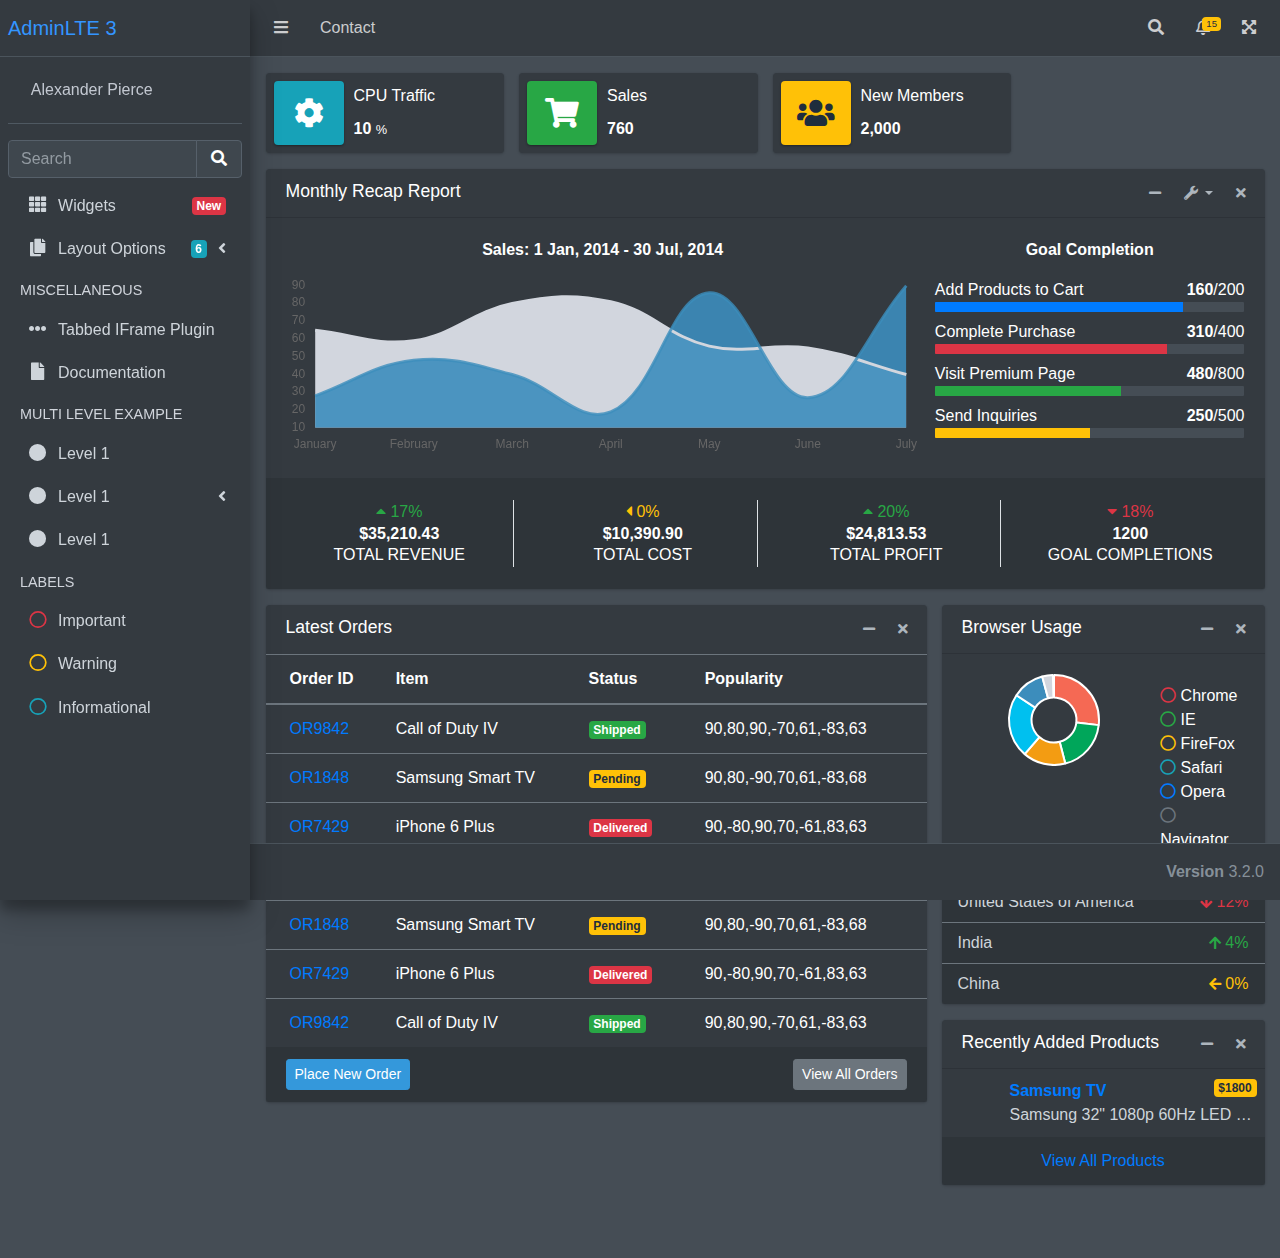
==== web/index.html @ 55729dba "add Adminlte v3.2 dashboard" ====
<!DOCTYPE html>
<html lang="en">
<head>
  <meta charset="utf-8">
  <meta name="viewport" content="width=device-width, initial-scale=1">
  <title>AdminLTE 3 | Dashboard 2</title>

  <!-- Font Awesome Icons -->
  <link rel="stylesheet" href="fontawesome.min.css">
  <!-- Theme style -->
  <link rel="stylesheet" href="adminlte.min.css">
  <!-- Custom style -->
  <link rel="stylesheet" href="main.css">
</head>
<body class="hold-transition dark-mode sidebar-mini layout-fixed layout-navbar-fixed layout-footer-fixed">
<div class="wrapper">

  <!-- Navbar -->
  <nav class="main-header navbar navbar-expand navbar-dark">
    <!-- Left navbar links -->
    <ul class="navbar-nav">
      <li class="nav-item">
        <a class="nav-link" data-widget="pushmenu" href="#" role="button"><i class="fas fa-bars"></i></a>
      </li>
      <li class="nav-item d-none d-sm-inline-block">
        <a href="#" class="nav-link">Contact</a>
      </li>
    </ul>

    <!-- Right navbar links -->
    <ul class="navbar-nav ml-auto">
      <!-- Navbar Search -->
      <li class="nav-item">
        <a class="nav-link" data-widget="navbar-search" href="#" role="button">
          <i class="fas fa-search"></i>
        </a>
        <div class="navbar-search-block">
          <form class="form-inline">
            <div class="input-group input-group-sm">
              <input class="form-control form-control-navbar" type="search" placeholder="Search" aria-label="Search">
              <div class="input-group-append">
                <button class="btn btn-navbar" type="submit">
                  <i class="fas fa-search"></i>
                </button>
                <button class="btn btn-navbar" type="button" data-widget="navbar-search">
                  <i class="fas fa-times"></i>
                </button>
              </div>
            </div>
          </form>
        </div>
      </li>
      <!-- Notifications Dropdown Menu -->
      <li class="nav-item dropdown">
        <a class="nav-link" data-toggle="dropdown" href="#">
          <i class="far fa-bell"></i>
          <span class="badge badge-warning navbar-badge">15</span>
        </a>
        <div class="dropdown-menu dropdown-menu-lg dropdown-menu-right">
          <span class="dropdown-item dropdown-header">15 Notifications</span>
          <div class="dropdown-divider"></div>
          <a href="#" class="dropdown-item">
            <i class="fas fa-envelope mr-2"></i> 4 new messages
            <span class="float-right text-muted text-sm">3 mins</span>
          </a>
          <div class="dropdown-divider"></div>
          <a href="#" class="dropdown-item">
            <i class="fas fa-users mr-2"></i> 8 friend requests
            <span class="float-right text-muted text-sm">12 hours</span>
          </a>
          <div class="dropdown-divider"></div>
          <a href="#" class="dropdown-item">
            <i class="fas fa-file mr-2"></i> 3 new reports
            <span class="float-right text-muted text-sm">2 days</span>
          </a>
          <div class="dropdown-divider"></div>
          <a href="#" class="dropdown-item dropdown-footer">See All Notifications</a>
        </div>
      </li>
      <li class="nav-item">
        <a class="nav-link" data-widget="fullscreen" href="#" role="button">
          <i class="fas fa-expand-arrows-alt"></i>
        </a>
      </li>
    </ul>
  </nav>
  <!-- /.navbar -->

  <!-- Main Sidebar Container -->
  <aside class="main-sidebar sidebar-dark-primary elevation-4">
    <!-- Brand Logo -->
    <a href="#" class="brand-link">
      <span class="brand-text font-weight-light">AdminLTE 3</span>
    </a>

    <!-- Sidebar -->
    <div class="sidebar">
      <!-- Sidebar user panel (optional) -->
      <div class="user-panel mt-3 pb-3 mb-3 d-flex">
        <div class="image">
        </div>
        <div class="info">
          <a href="#" class="d-block">Alexander Pierce</a>
        </div>
      </div>

      <!-- SidebarSearch Form -->
      <div class="form-inline">
        <div class="input-group" data-widget="sidebar-search">
          <input class="form-control form-control-sidebar" type="search" placeholder="Search" aria-label="Search">
          <div class="input-group-append">
            <button class="btn btn-sidebar">
              <i class="fas fa-search fa-fw"></i>
            </button>
          </div>
        </div>
      </div>

      <!-- Sidebar Menu -->
      <nav class="mt-2">
        <ul class="nav nav-pills nav-sidebar flex-column" data-widget="treeview" role="menu" data-accordion="false">
          <!-- Add icons to the links using the .nav-icon class
               with font-awesome or any other icon font library -->
          <li class="nav-item">
            <a href="#" class="nav-link">
              <i class="nav-icon fas fa-th"></i>
              <p>
                Widgets
                <span class="right badge badge-danger">New</span>
              </p>
            </a>
          </li>
          <li class="nav-item">
            <a href="#" class="nav-link">
              <i class="nav-icon fas fa-copy"></i>
              <p>
                Layout Options
                <i class="fas fa-angle-left right"></i>
                <span class="badge badge-info right">6</span>
              </p>
            </a>
            <ul class="nav nav-treeview">
              <li class="nav-item">
                <a href="pages/layout/top-nav.html" class="nav-link">
                  <i class="far fa-circle nav-icon"></i>
                  <p>Top Navigation</p>
                </a>
              </li>
              <li class="nav-item">
                <a href="pages/layout/top-nav-sidebar.html" class="nav-link">
                  <i class="far fa-circle nav-icon"></i>
                  <p>Top Navigation + Sidebar</p>
                </a>
              </li>
              <li class="nav-item">
                <a href="pages/layout/boxed.html" class="nav-link">
                  <i class="far fa-circle nav-icon"></i>
                  <p>Boxed</p>
                </a>
              </li>
              <li class="nav-item">
                <a href="pages/layout/fixed-sidebar.html" class="nav-link">
                  <i class="far fa-circle nav-icon"></i>
                  <p>Fixed Sidebar</p>
                </a>
              </li>
              <li class="nav-item">
                <a href="pages/layout/fixed-sidebar-custom.html" class="nav-link">
                  <i class="far fa-circle nav-icon"></i>
                  <p>Fixed Sidebar <small>+ Custom Area</small></p>
                </a>
              </li>
              <li class="nav-item">
                <a href="pages/layout/fixed-topnav.html" class="nav-link">
                  <i class="far fa-circle nav-icon"></i>
                  <p>Fixed Navbar</p>
                </a>
              </li>
              <li class="nav-item">
                <a href="pages/layout/fixed-footer.html" class="nav-link">
                  <i class="far fa-circle nav-icon"></i>
                  <p>Fixed Footer</p>
                </a>
              </li>
              <li class="nav-item">
                <a href="pages/layout/collapsed-sidebar.html" class="nav-link">
                  <i class="far fa-circle nav-icon"></i>
                  <p>Collapsed Sidebar</p>
                </a>
              </li>
            </ul>
          </li>
          <li class="nav-header">MISCELLANEOUS</li>
          <li class="nav-item">
            <a href="iframe.html" class="nav-link">
              <i class="nav-icon fas fa-ellipsis-h"></i>
              <p>Tabbed IFrame Plugin</p>
            </a>
          </li>
          <li class="nav-item">
            <a href="https://adminlte.io/docs/3.1/" class="nav-link">
              <i class="nav-icon fas fa-file"></i>
              <p>Documentation</p>
            </a>
          </li>
          <li class="nav-header">MULTI LEVEL EXAMPLE</li>
          <li class="nav-item">
            <a href="#" class="nav-link">
              <i class="fas fa-circle nav-icon"></i>
              <p>Level 1</p>
            </a>
          </li>
          <li class="nav-item">
            <a href="#" class="nav-link">
              <i class="nav-icon fas fa-circle"></i>
              <p>
                Level 1
                <i class="right fas fa-angle-left"></i>
              </p>
            </a>
            <ul class="nav nav-treeview">
              <li class="nav-item">
                <a href="#" class="nav-link">
                  <i class="far fa-circle nav-icon"></i>
                  <p>Level 2</p>
                </a>
              </li>
              <li class="nav-item">
                <a href="#" class="nav-link">
                  <i class="far fa-circle nav-icon"></i>
                  <p>
                    Level 2
                    <i class="right fas fa-angle-left"></i>
                  </p>
                </a>
                <ul class="nav nav-treeview">
                  <li class="nav-item">
                    <a href="#" class="nav-link">
                      <i class="far fa-dot-circle nav-icon"></i>
                      <p>Level 3</p>
                    </a>
                  </li>
                  <li class="nav-item">
                    <a href="#" class="nav-link">
                      <i class="far fa-dot-circle nav-icon"></i>
                      <p>Level 3</p>
                    </a>
                  </li>
                  <li class="nav-item">
                    <a href="#" class="nav-link">
                      <i class="far fa-dot-circle nav-icon"></i>
                      <p>Level 3</p>
                    </a>
                  </li>
                </ul>
              </li>
              <li class="nav-item">
                <a href="#" class="nav-link">
                  <i class="far fa-circle nav-icon"></i>
                  <p>Level 2</p>
                </a>
              </li>
            </ul>
          </li>
          <li class="nav-item">
            <a href="#" class="nav-link">
              <i class="fas fa-circle nav-icon"></i>
              <p>Level 1</p>
            </a>
          </li>
          <li class="nav-header">LABELS</li>
          <li class="nav-item">
            <a href="#" class="nav-link">
              <i class="nav-icon far fa-circle text-danger"></i>
              <p class="text">Important</p>
            </a>
          </li>
          <li class="nav-item">
            <a href="#" class="nav-link">
              <i class="nav-icon far fa-circle text-warning"></i>
              <p>Warning</p>
            </a>
          </li>
          <li class="nav-item">
            <a href="#" class="nav-link">
              <i class="nav-icon far fa-circle text-info"></i>
              <p>Informational</p>
            </a>
          </li>
        </ul>
      </nav>
      <!-- /.sidebar-menu -->
    </div>
    <!-- /.sidebar -->
  </aside>

  <!-- Content Wrapper. Contains page content -->
  <div class="content-wrapper">
    <div class="content-header">
    </div>

    <!-- Main content -->
    <section class="content">
      <div class="container-fluid">
        <!-- Info boxes -->
        <div class="row">
          <div class="col-12 col-sm-6 col-md-3">
            <div class="info-box">
              <span class="info-box-icon bg-info elevation-1"><i class="fas fa-cog"></i></span>

              <div class="info-box-content">
                <span class="info-box-text">CPU Traffic</span>
                <span class="info-box-number">
                  10
                  <small>%</small>
                </span>
              </div>
              <!-- /.info-box-content -->
            </div>
            <!-- /.info-box -->
          </div>

          <!-- fix for small devices only -->
          <div class="clearfix hidden-md-up"></div>

          <div class="col-12 col-sm-6 col-md-3">
            <div class="info-box mb-3">
              <span class="info-box-icon bg-success elevation-1"><i class="fas fa-shopping-cart"></i></span>

              <div class="info-box-content">
                <span class="info-box-text">Sales</span>
                <span class="info-box-number">760</span>
              </div>
              <!-- /.info-box-content -->
            </div>
            <!-- /.info-box -->
          </div>
          <!-- /.col -->
          <div class="col-12 col-sm-6 col-md-3">
            <div class="info-box mb-3">
              <span class="info-box-icon bg-warning elevation-1"><i class="fas fa-users"></i></span>

              <div class="info-box-content">
                <span class="info-box-text">New Members</span>
                <span class="info-box-number">2,000</span>
              </div>
              <!-- /.info-box-content -->
            </div>
            <!-- /.info-box -->
          </div>
          <!-- /.col -->
        </div>
        <!-- /.row -->

        <div class="row">
          <div class="col-md-12">
            <div class="card">
              <div class="card-header">
                <h5 class="card-title">Monthly Recap Report</h5>

                <div class="card-tools">
                  <button type="button" class="btn btn-tool" data-card-widget="collapse">
                    <i class="fas fa-minus"></i>
                  </button>
                  <div class="btn-group">
                    <button type="button" class="btn btn-tool dropdown-toggle" data-toggle="dropdown">
                      <i class="fas fa-wrench"></i>
                    </button>
                    <div class="dropdown-menu dropdown-menu-right" role="menu">
                      <a href="#" class="dropdown-item">Action</a>
                      <a href="#" class="dropdown-item">Another action</a>
                      <a href="#" class="dropdown-item">Something else here</a>
                      <a class="dropdown-divider"></a>
                      <a href="#" class="dropdown-item">Separated link</a>
                    </div>
                  </div>
                  <button type="button" class="btn btn-tool" data-card-widget="remove">
                    <i class="fas fa-times"></i>
                  </button>
                </div>
              </div>
              <!-- /.card-header -->
              <div class="card-body">
                <div class="row">
                  <div class="col-md-8">
                    <p class="text-center">
                      <strong>Sales: 1 Jan, 2014 - 30 Jul, 2014</strong>
                    </p>

                    <div class="chart">
                      <!-- Sales Chart Canvas -->
                      <canvas id="salesChart" height="180" style="height: 180px;"></canvas>
                    </div>
                    <!-- /.chart-responsive -->
                  </div>
                  <!-- /.col -->
                  <div class="col-md-4">
                    <p class="text-center">
                      <strong>Goal Completion</strong>
                    </p>

                    <div class="progress-group">
                      Add Products to Cart
                      <span class="float-right"><b>160</b>/200</span>
                      <div class="progress progress-sm">
                        <div class="progress-bar bg-primary" style="width: 80%"></div>
                      </div>
                    </div>
                    <!-- /.progress-group -->

                    <div class="progress-group">
                      Complete Purchase
                      <span class="float-right"><b>310</b>/400</span>
                      <div class="progress progress-sm">
                        <div class="progress-bar bg-danger" style="width: 75%"></div>
                      </div>
                    </div>

                    <!-- /.progress-group -->
                    <div class="progress-group">
                      <span class="progress-text">Visit Premium Page</span>
                      <span class="float-right"><b>480</b>/800</span>
                      <div class="progress progress-sm">
                        <div class="progress-bar bg-success" style="width: 60%"></div>
                      </div>
                    </div>

                    <!-- /.progress-group -->
                    <div class="progress-group">
                      Send Inquiries
                      <span class="float-right"><b>250</b>/500</span>
                      <div class="progress progress-sm">
                        <div class="progress-bar bg-warning" style="width: 50%"></div>
                      </div>
                    </div>
                    <!-- /.progress-group -->
                  </div>
                  <!-- /.col -->
                </div>
                <!-- /.row -->
              </div>
              <!-- ./card-body -->
              <div class="card-footer">
                <div class="row">
                  <div class="col-sm-3 col-6">
                    <div class="description-block border-right">
                      <span class="description-percentage text-success"><i class="fas fa-caret-up"></i> 17%</span>
                      <h5 class="description-header">$35,210.43</h5>
                      <span class="description-text">TOTAL REVENUE</span>
                    </div>
                    <!-- /.description-block -->
                  </div>
                  <!-- /.col -->
                  <div class="col-sm-3 col-6">
                    <div class="description-block border-right">
                      <span class="description-percentage text-warning"><i class="fas fa-caret-left"></i> 0%</span>
                      <h5 class="description-header">$10,390.90</h5>
                      <span class="description-text">TOTAL COST</span>
                    </div>
                    <!-- /.description-block -->
                  </div>
                  <!-- /.col -->
                  <div class="col-sm-3 col-6">
                    <div class="description-block border-right">
                      <span class="description-percentage text-success"><i class="fas fa-caret-up"></i> 20%</span>
                      <h5 class="description-header">$24,813.53</h5>
                      <span class="description-text">TOTAL PROFIT</span>
                    </div>
                    <!-- /.description-block -->
                  </div>
                  <!-- /.col -->
                  <div class="col-sm-3 col-6">
                    <div class="description-block">
                      <span class="description-percentage text-danger"><i class="fas fa-caret-down"></i> 18%</span>
                      <h5 class="description-header">1200</h5>
                      <span class="description-text">GOAL COMPLETIONS</span>
                    </div>
                    <!-- /.description-block -->
                  </div>
                </div>
                <!-- /.row -->
              </div>
              <!-- /.card-footer -->
            </div>
            <!-- /.card -->
          </div>
          <!-- /.col -->
        </div>
        <!-- /.row -->

        <!-- Main row -->
        <div class="row">
          <!-- Left col -->
          <div class="col-md-8">
            <!-- TABLE: LATEST ORDERS -->
            <div class="card">
              <div class="card-header border-transparent">
                <h3 class="card-title">Latest Orders</h3>

                <div class="card-tools">
                  <button type="button" class="btn btn-tool" data-card-widget="collapse">
                    <i class="fas fa-minus"></i>
                  </button>
                  <button type="button" class="btn btn-tool" data-card-widget="remove">
                    <i class="fas fa-times"></i>
                  </button>
                </div>
              </div>
              <!-- /.card-header -->
              <div class="card-body p-0">
                <div class="table-responsive">
                  <table class="table m-0">
                    <thead>
                    <tr>
                      <th>Order ID</th>
                      <th>Item</th>
                      <th>Status</th>
                      <th>Popularity</th>
                    </tr>
                    </thead>
                    <tbody>
                    <tr>
                      <td><a href="pages/examples/invoice.html">OR9842</a></td>
                      <td>Call of Duty IV</td>
                      <td><span class="badge badge-success">Shipped</span></td>
                      <td>
                        <div class="sparkbar" data-color="#00a65a" data-height="20">90,80,90,-70,61,-83,63</div>
                      </td>
                    </tr>
                    <tr>
                      <td><a href="pages/examples/invoice.html">OR1848</a></td>
                      <td>Samsung Smart TV</td>
                      <td><span class="badge badge-warning">Pending</span></td>
                      <td>
                        <div class="sparkbar" data-color="#f39c12" data-height="20">90,80,-90,70,61,-83,68</div>
                      </td>
                    </tr>
                    <tr>
                      <td><a href="pages/examples/invoice.html">OR7429</a></td>
                      <td>iPhone 6 Plus</td>
                      <td><span class="badge badge-danger">Delivered</span></td>
                      <td>
                        <div class="sparkbar" data-color="#f56954" data-height="20">90,-80,90,70,-61,83,63</div>
                      </td>
                    </tr>
                    <tr>
                      <td><a href="pages/examples/invoice.html">OR7429</a></td>
                      <td>Samsung Smart TV</td>
                      <td><span class="badge badge-info">Processing</span></td>
                      <td>
                        <div class="sparkbar" data-color="#00c0ef" data-height="20">90,80,-90,70,-61,83,63</div>
                      </td>
                    </tr>
                    <tr>
                      <td><a href="pages/examples/invoice.html">OR1848</a></td>
                      <td>Samsung Smart TV</td>
                      <td><span class="badge badge-warning">Pending</span></td>
                      <td>
                        <div class="sparkbar" data-color="#f39c12" data-height="20">90,80,-90,70,61,-83,68</div>
                      </td>
                    </tr>
                    <tr>
                      <td><a href="pages/examples/invoice.html">OR7429</a></td>
                      <td>iPhone 6 Plus</td>
                      <td><span class="badge badge-danger">Delivered</span></td>
                      <td>
                        <div class="sparkbar" data-color="#f56954" data-height="20">90,-80,90,70,-61,83,63</div>
                      </td>
                    </tr>
                    <tr>
                      <td><a href="pages/examples/invoice.html">OR9842</a></td>
                      <td>Call of Duty IV</td>
                      <td><span class="badge badge-success">Shipped</span></td>
                      <td>
                        <div class="sparkbar" data-color="#00a65a" data-height="20">90,80,90,-70,61,-83,63</div>
                      </td>
                    </tr>
                    </tbody>
                  </table>
                </div>
                <!-- /.table-responsive -->
              </div>
              <!-- /.card-body -->
              <div class="card-footer clearfix">
                <a href="javascript:void(0)" class="btn btn-sm btn-info float-left">Place New Order</a>
                <a href="javascript:void(0)" class="btn btn-sm btn-secondary float-right">View All Orders</a>
              </div>
              <!-- /.card-footer -->
            </div>
            <!-- /.card -->
          </div>
          <!-- /.col -->

          <div class="col-md-4">
            <div class="card">
              <div class="card-header">
                <h3 class="card-title">Browser Usage</h3>

                <div class="card-tools">
                  <button type="button" class="btn btn-tool" data-card-widget="collapse">
                    <i class="fas fa-minus"></i>
                  </button>
                  <button type="button" class="btn btn-tool" data-card-widget="remove">
                    <i class="fas fa-times"></i>
                  </button>
                </div>
              </div>
              <!-- /.card-header -->
              <div class="card-body">
                <div class="row">
                  <div class="col-md-8">
                    <div class="chart-responsive">
                      <canvas id="pieChart" height="150"></canvas>
                    </div>
                    <!-- ./chart-responsive -->
                  </div>
                  <!-- /.col -->
                  <div class="col-md-4">
                    <ul class="chart-legend clearfix">
                      <li><i class="far fa-circle text-danger"></i> Chrome</li>
                      <li><i class="far fa-circle text-success"></i> IE</li>
                      <li><i class="far fa-circle text-warning"></i> FireFox</li>
                      <li><i class="far fa-circle text-info"></i> Safari</li>
                      <li><i class="far fa-circle text-primary"></i> Opera</li>
                      <li><i class="far fa-circle text-secondary"></i> Navigator</li>
                    </ul>
                  </div>
                  <!-- /.col -->
                </div>
                <!-- /.row -->
              </div>
              <!-- /.card-body -->
              <div class="card-footer p-0">
                <ul class="nav nav-pills flex-column">
                  <li class="nav-item">
                    <a href="#" class="nav-link">
                      United States of America
                      <span class="float-right text-danger">
                        <i class="fas fa-arrow-down text-sm"></i>
                        12%</span>
                    </a>
                  </li>
                  <li class="nav-item">
                    <a href="#" class="nav-link">
                      India
                      <span class="float-right text-success">
                        <i class="fas fa-arrow-up text-sm"></i> 4%
                      </span>
                    </a>
                  </li>
                  <li class="nav-item">
                    <a href="#" class="nav-link">
                      China
                      <span class="float-right text-warning">
                        <i class="fas fa-arrow-left text-sm"></i> 0%
                      </span>
                    </a>
                  </li>
                </ul>
              </div>
              <!-- /.footer -->
            </div>
            <!-- /.card -->

            <!-- PRODUCT LIST -->
            <div class="card">
              <div class="card-header">
                <h3 class="card-title">Recently Added Products</h3>

                <div class="card-tools">
                  <button type="button" class="btn btn-tool" data-card-widget="collapse">
                    <i class="fas fa-minus"></i>
                  </button>
                  <button type="button" class="btn btn-tool" data-card-widget="remove">
                    <i class="fas fa-times"></i>
                  </button>
                </div>
              </div>
              <!-- /.card-header -->
              <div class="card-body p-0">
                <ul class="products-list product-list-in-card pl-2 pr-2">
                  <li class="item">
                    <div class="product-img">
                      <!-- <img src="dist/img/default-150x150.png" alt="Product Image" class="img-size-50"> -->
                    </div>
                    <div class="product-info">
                      <a href="javascript:void(0)" class="product-title">Samsung TV
                        <span class="badge badge-warning float-right">$1800</span></a>
                      <span class="product-description">
                        Samsung 32" 1080p 60Hz LED Smart HDTV.
                      </span>
                    </div>
                  </li>
                </ul>
              </div>
              <!-- /.card-body -->
              <div class="card-footer text-center">
                <a href="javascript:void(0)" class="uppercase">View All Products</a>
              </div>
              <!-- /.card-footer -->
            </div>
            <!-- /.card -->
          </div>
          <!-- /.col -->
        </div>
        <!-- /.row -->
      </div><!--/. container-fluid -->
    </section>
    <!-- /.content -->
  </div>
  <!-- /.content-wrapper -->

  <!-- Control Sidebar -->
  <aside class="control-sidebar control-sidebar-dark">
    <!-- Control sidebar content goes here -->
  </aside>
  <!-- /.control-sidebar -->

  <!-- Main Footer -->
  <footer class="main-footer">
    <div class="float-right d-none d-sm-inline-block">
      <b>Version</b> 3.2.0
    </div>
  </footer>
</div>

<!-- REQUIRED SCRIPTS -->
<!-- jQuery -->
<script src="jquery.min.js"></script>
<!-- Bootstrap -->
<script src="bootstrap.bundle.min.js"></script>
<!-- AdminLTE App -->
<script src="adminlte.min.js"></script>
<!-- ChartJS -->
<script src="Chart.min.js"></script>
<!-- Custom JS -->
<script src="main.js"></script>

</body>
</html>
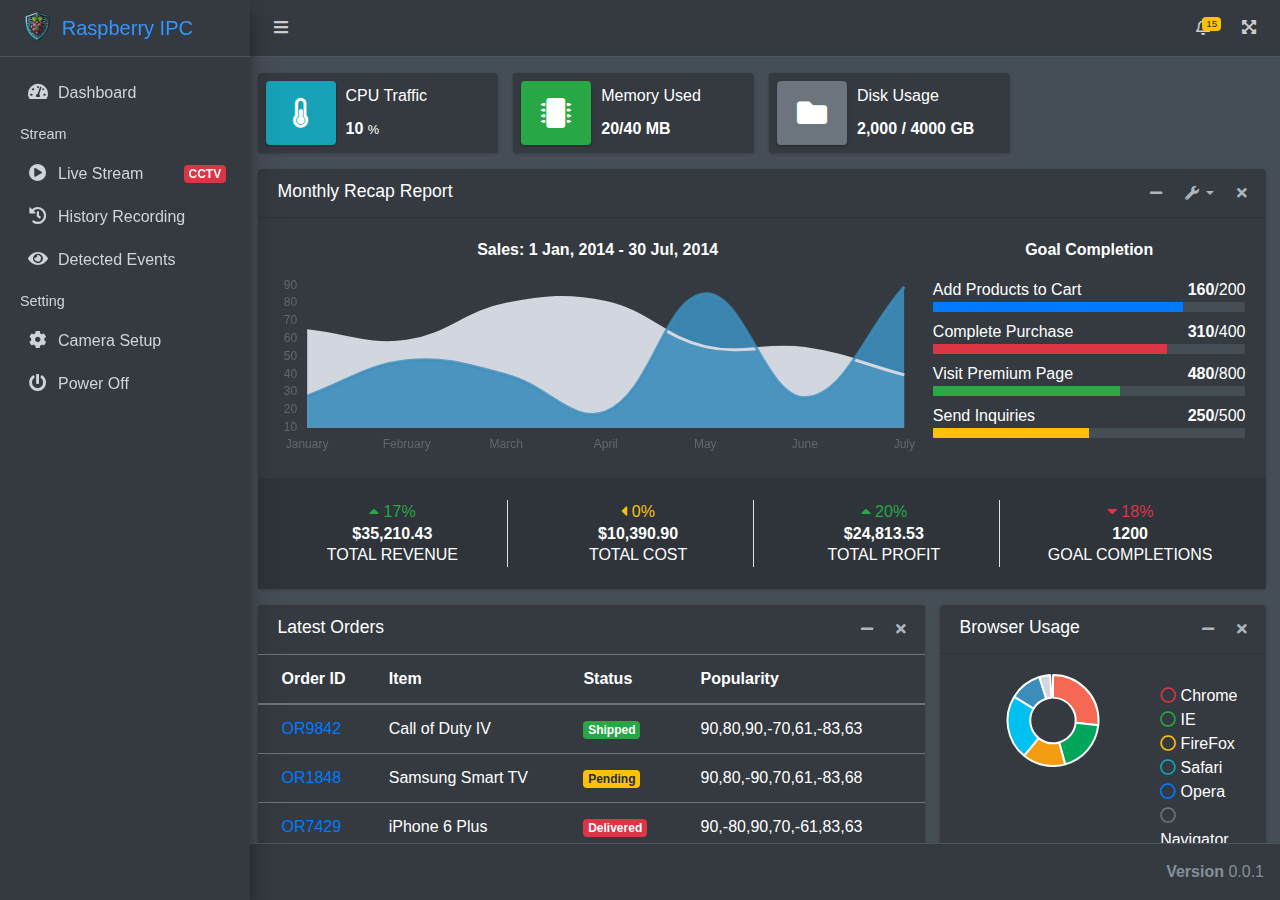
==== commit a875cd5a: "update dashboard and rpicam html" ====
--- a/web/index.html
+++ b/web/index.html
@@ -1,9 +1,10 @@
 <!DOCTYPE html>
 <html lang="en">
+
 <head>
   <meta charset="utf-8">
   <meta name="viewport" content="width=device-width, initial-scale=1">
-  <title>AdminLTE 3 | Dashboard 2</title>
+  <title>Rpicam Ipc</title>
 
   <!-- Font Awesome Icons -->
   <link rel="stylesheet" href="fontawesome.min.css">
@@ -12,729 +13,149 @@
   <!-- Custom style -->
   <link rel="stylesheet" href="main.css">
 </head>
+
 <body class="hold-transition dark-mode sidebar-mini layout-fixed layout-navbar-fixed layout-footer-fixed">
-<div class="wrapper">
+  <div class="wrapper">
 
-  <!-- Navbar -->
-  <nav class="main-header navbar navbar-expand navbar-dark">
-    <!-- Left navbar links -->
-    <ul class="navbar-nav">
-      <li class="nav-item">
-        <a class="nav-link" data-widget="pushmenu" href="#" role="button"><i class="fas fa-bars"></i></a>
-      </li>
-      <li class="nav-item d-none d-sm-inline-block">
-        <a href="#" class="nav-link">Contact</a>
-      </li>
-    </ul>
+    <!-- Navbar -->
+    <nav class="main-header navbar navbar-expand navbar-dark">
+      <!-- Left navbar links -->
+      <ul class="navbar-nav">
+        <li class="nav-item">
+          <a class="nav-link" data-widget="pushmenu" href="#" role="button"><i class="fas fa-bars"></i></a>
+        </li>
+      </ul>
 
-    <!-- Right navbar links -->
-    <ul class="navbar-nav ml-auto">
-      <!-- Navbar Search -->
-      <li class="nav-item">
-        <a class="nav-link" data-widget="navbar-search" href="#" role="button">
-          <i class="fas fa-search"></i>
-        </a>
-        <div class="navbar-search-block">
-          <form class="form-inline">
-            <div class="input-group input-group-sm">
-              <input class="form-control form-control-navbar" type="search" placeholder="Search" aria-label="Search">
-              <div class="input-group-append">
-                <button class="btn btn-navbar" type="submit">
-                  <i class="fas fa-search"></i>
-                </button>
-                <button class="btn btn-navbar" type="button" data-widget="navbar-search">
-                  <i class="fas fa-times"></i>
-                </button>
-              </div>
-            </div>
-          </form>
-        </div>
-      </li>
-      <!-- Notifications Dropdown Menu -->
-      <li class="nav-item dropdown">
-        <a class="nav-link" data-toggle="dropdown" href="#">
-          <i class="far fa-bell"></i>
-          <span class="badge badge-warning navbar-badge">15</span>
-        </a>
-        <div class="dropdown-menu dropdown-menu-lg dropdown-menu-right">
-          <span class="dropdown-item dropdown-header">15 Notifications</span>
-          <div class="dropdown-divider"></div>
-          <a href="#" class="dropdown-item">
-            <i class="fas fa-envelope mr-2"></i> 4 new messages
-            <span class="float-right text-muted text-sm">3 mins</span>
+      <!-- Right navbar links -->
+      <ul class="navbar-nav ml-auto">
+        <!-- Notifications Dropdown Menu -->
+        <li class="nav-item dropdown">
+          <a class="nav-link" data-toggle="dropdown" href="#">
+            <i class="far fa-bell"></i>
+            <span class="badge badge-warning navbar-badge">15</span>
           </a>
-          <div class="dropdown-divider"></div>
-          <a href="#" class="dropdown-item">
-            <i class="fas fa-users mr-2"></i> 8 friend requests
-            <span class="float-right text-muted text-sm">12 hours</span>
+          <div class="dropdown-menu dropdown-menu-lg dropdown-menu-right">
+            <span class="dropdown-item dropdown-header">15 Notifications</span>
+            <div class="dropdown-divider"></div>
+            <a href="#" class="dropdown-item">
+              <i class="fas fa-envelope mr-2"></i> 4 new messages
+              <span class="float-right text-muted text-sm">3 mins</span>
+            </a>
+            <div class="dropdown-divider"></div>
+            <a href="#" class="dropdown-item">
+              <i class="fas fa-users mr-2"></i> 8 friend requests
+              <span class="float-right text-muted text-sm">12 hours</span>
+            </a>
+            <div class="dropdown-divider"></div>
+            <a href="#" class="dropdown-item">
+              <i class="fas fa-file mr-2"></i> 3 new reports
+              <span class="float-right text-muted text-sm">2 days</span>
+            </a>
+            <div class="dropdown-divider"></div>
+            <a href="#" class="dropdown-item dropdown-footer">See All Notifications</a>
+          </div>
+        </li>
+        <li class="nav-item">
+          <a class="nav-link" data-widget="fullscreen" href="#" role="button">
+            <i class="fas fa-expand-arrows-alt"></i>
           </a>
-          <div class="dropdown-divider"></div>
-          <a href="#" class="dropdown-item">
-            <i class="fas fa-file mr-2"></i> 3 new reports
-            <span class="float-right text-muted text-sm">2 days</span>
-          </a>
-          <div class="dropdown-divider"></div>
-          <a href="#" class="dropdown-item dropdown-footer">See All Notifications</a>
-        </div>
-      </li>
-      <li class="nav-item">
-        <a class="nav-link" data-widget="fullscreen" href="#" role="button">
-          <i class="fas fa-expand-arrows-alt"></i>
-        </a>
-      </li>
-    </ul>
-  </nav>
-  <!-- /.navbar -->
+        </li>
+      </ul>
+    </nav>
 
-  <!-- Main Sidebar Container -->
-  <aside class="main-sidebar sidebar-dark-primary elevation-4">
-    <!-- Brand Logo -->
-    <a href="#" class="brand-link">
-      <span class="brand-text font-weight-light">AdminLTE 3</span>
-    </a>
+    <!-- Main Sidebar Container -->
+    <aside class="main-sidebar sidebar-dark-primary elevation-4">
+      <!-- Brand Logo -->
+      <a href="#" class="brand-link">
+        <img src="logo.png" alt="rpicam-ipc Logo" class="brand-image img-circle" style="opacity: .8">
+        <span class="brand-text font-weight-light">Raspberry IPC</span>
+      </a>
 
-    <!-- Sidebar -->
-    <div class="sidebar">
-      <!-- Sidebar user panel (optional) -->
-      <div class="user-panel mt-3 pb-3 mb-3 d-flex">
-        <div class="image">
-        </div>
-        <div class="info">
-          <a href="#" class="d-block">Alexander Pierce</a>
-        </div>
+      <div class="sidebar">
+
+        <!-- Sidebar Menu -->
+        <nav class="mt-3">
+          <ul class="nav nav-pills nav-sidebar flex-column" data-widget="treeview" role="menu" data-accordion="false">
+            <li class="nav-item">
+              <a href="dashboard.html" target="contentFrame" class="nav-link">
+                <i class="nav-icon fas fa-tachometer-alt"></i>
+                <p>
+                  Dashboard
+                </p>
+              </a>
+            </li>
+            <!-- Add icons to the links using the .nav-icon class
+               with font-awesome or any other icon font library -->
+            <li class="nav-header">Stream</li>
+            <li class="nav-item">
+              <a href="rpicam.html" target="contentFrame" class="nav-link">
+                <i class="nav-icon fas fa-play-circle"></i>
+                <p>
+                  Live Stream
+                  <span class="right badge badge-danger">CCTV</span>
+                </p>
+              </a>
+            </li>
+            <li class="nav-item">
+              <a href="#" class="nav-link">
+                <i class="nav-icon fas fa-history"></i>
+                <p>
+                  History Recording
+                </p>
+              </a>
+            </li>
+            <li class="nav-item">
+              <a href="#" class="nav-link">
+                <i class="nav-icon fas fa-eye"></i>
+                <p>
+                  Detected Events
+                </p>
+              </a>
+            </li>
+            <li class="nav-header">Setting</li>
+            <li class="nav-item">
+              <a href="#" class="nav-link">
+                <i class="nav-icon fas fa-cog"></i>
+                <p>
+                  Camera Setup
+                </p>
+              </a>
+            </li>
+            <li class="nav-item">
+              <a href="#" class="nav-link">
+                <i class="nav-icon fas fa-power-off"></i>
+                <p>
+                  Power Off
+                </p>
+              </a>
+            </li>
+          </ul>
+        </nav>
+        <!-- /.sidebar-menu -->
       </div>
+    </aside>
 
-      <!-- SidebarSearch Form -->
-      <div class="form-inline">
-        <div class="input-group" data-widget="sidebar-search">
-          <input class="form-control form-control-sidebar" type="search" placeholder="Search" aria-label="Search">
-          <div class="input-group-append">
-            <button class="btn btn-sidebar">
-              <i class="fas fa-search fa-fw"></i>
-            </button>
-          </div>
-        </div>
-      </div>
-
-      <!-- Sidebar Menu -->
-      <nav class="mt-2">
-        <ul class="nav nav-pills nav-sidebar flex-column" data-widget="treeview" role="menu" data-accordion="false">
-          <!-- Add icons to the links using the .nav-icon class
-               with font-awesome or any other icon font library -->
-          <li class="nav-item">
-            <a href="#" class="nav-link">
-              <i class="nav-icon fas fa-th"></i>
-              <p>
-                Widgets
-                <span class="right badge badge-danger">New</span>
-              </p>
-            </a>
-          </li>
-          <li class="nav-item">
-            <a href="#" class="nav-link">
-              <i class="nav-icon fas fa-copy"></i>
-              <p>
-                Layout Options
-                <i class="fas fa-angle-left right"></i>
-                <span class="badge badge-info right">6</span>
-              </p>
-            </a>
-            <ul class="nav nav-treeview">
-              <li class="nav-item">
-                <a href="pages/layout/top-nav.html" class="nav-link">
-                  <i class="far fa-circle nav-icon"></i>
-                  <p>Top Navigation</p>
-                </a>
-              </li>
-              <li class="nav-item">
-                <a href="pages/layout/top-nav-sidebar.html" class="nav-link">
-                  <i class="far fa-circle nav-icon"></i>
-                  <p>Top Navigation + Sidebar</p>
-                </a>
-              </li>
-              <li class="nav-item">
-                <a href="pages/layout/boxed.html" class="nav-link">
-                  <i class="far fa-circle nav-icon"></i>
-                  <p>Boxed</p>
-                </a>
-              </li>
-              <li class="nav-item">
-                <a href="pages/layout/fixed-sidebar.html" class="nav-link">
-                  <i class="far fa-circle nav-icon"></i>
-                  <p>Fixed Sidebar</p>
-                </a>
-              </li>
-              <li class="nav-item">
-                <a href="pages/layout/fixed-sidebar-custom.html" class="nav-link">
-                  <i class="far fa-circle nav-icon"></i>
-                  <p>Fixed Sidebar <small>+ Custom Area</small></p>
-                </a>
-              </li>
-              <li class="nav-item">
-                <a href="pages/layout/fixed-topnav.html" class="nav-link">
-                  <i class="far fa-circle nav-icon"></i>
-                  <p>Fixed Navbar</p>
-                </a>
-              </li>
-              <li class="nav-item">
-                <a href="pages/layout/fixed-footer.html" class="nav-link">
-                  <i class="far fa-circle nav-icon"></i>
-                  <p>Fixed Footer</p>
-                </a>
-              </li>
-              <li class="nav-item">
-                <a href="pages/layout/collapsed-sidebar.html" class="nav-link">
-                  <i class="far fa-circle nav-icon"></i>
-                  <p>Collapsed Sidebar</p>
-                </a>
-              </li>
-            </ul>
-          </li>
-          <li class="nav-header">MISCELLANEOUS</li>
-          <li class="nav-item">
-            <a href="iframe.html" class="nav-link">
-              <i class="nav-icon fas fa-ellipsis-h"></i>
-              <p>Tabbed IFrame Plugin</p>
-            </a>
-          </li>
-          <li class="nav-item">
-            <a href="https://adminlte.io/docs/3.1/" class="nav-link">
-              <i class="nav-icon fas fa-file"></i>
-              <p>Documentation</p>
-            </a>
-          </li>
-          <li class="nav-header">MULTI LEVEL EXAMPLE</li>
-          <li class="nav-item">
-            <a href="#" class="nav-link">
-              <i class="fas fa-circle nav-icon"></i>
-              <p>Level 1</p>
-            </a>
-          </li>
-          <li class="nav-item">
-            <a href="#" class="nav-link">
-              <i class="nav-icon fas fa-circle"></i>
-              <p>
-                Level 1
-                <i class="right fas fa-angle-left"></i>
-              </p>
-            </a>
-            <ul class="nav nav-treeview">
-              <li class="nav-item">
-                <a href="#" class="nav-link">
-                  <i class="far fa-circle nav-icon"></i>
-                  <p>Level 2</p>
-                </a>
-              </li>
-              <li class="nav-item">
-                <a href="#" class="nav-link">
-                  <i class="far fa-circle nav-icon"></i>
-                  <p>
-                    Level 2
-                    <i class="right fas fa-angle-left"></i>
-                  </p>
-                </a>
-                <ul class="nav nav-treeview">
-                  <li class="nav-item">
-                    <a href="#" class="nav-link">
-                      <i class="far fa-dot-circle nav-icon"></i>
-                      <p>Level 3</p>
-                    </a>
-                  </li>
-                  <li class="nav-item">
-                    <a href="#" class="nav-link">
-                      <i class="far fa-dot-circle nav-icon"></i>
-                      <p>Level 3</p>
-                    </a>
-                  </li>
-                  <li class="nav-item">
-                    <a href="#" class="nav-link">
-                      <i class="far fa-dot-circle nav-icon"></i>
-                      <p>Level 3</p>
-                    </a>
-                  </li>
-                </ul>
-              </li>
-              <li class="nav-item">
-                <a href="#" class="nav-link">
-                  <i class="far fa-circle nav-icon"></i>
-                  <p>Level 2</p>
-                </a>
-              </li>
-            </ul>
-          </li>
-          <li class="nav-item">
-            <a href="#" class="nav-link">
-              <i class="fas fa-circle nav-icon"></i>
-              <p>Level 1</p>
-            </a>
-          </li>
-          <li class="nav-header">LABELS</li>
-          <li class="nav-item">
-            <a href="#" class="nav-link">
-              <i class="nav-icon far fa-circle text-danger"></i>
-              <p class="text">Important</p>
-            </a>
-          </li>
-          <li class="nav-item">
-            <a href="#" class="nav-link">
-              <i class="nav-icon far fa-circle text-warning"></i>
-              <p>Warning</p>
-            </a>
-          </li>
-          <li class="nav-item">
-            <a href="#" class="nav-link">
-              <i class="nav-icon far fa-circle text-info"></i>
-              <p>Informational</p>
-            </a>
-          </li>
-        </ul>
-      </nav>
-      <!-- /.sidebar-menu -->
-    </div>
-    <!-- /.sidebar -->
-  </aside>
-
-  <!-- Content Wrapper. Contains page content -->
-  <div class="content-wrapper">
-    <div class="content-header">
+    <div class="content-wrapper" style="display: grid;">
+      <iframe class="container-fluid pl-0" src="dashboard.html" name="contentFrame" height="100%"
+        style="border: 0;"></iframe>
     </div>
 
-    <!-- Main content -->
-    <section class="content">
-      <div class="container-fluid">
-        <!-- Info boxes -->
-        <div class="row">
-          <div class="col-12 col-sm-6 col-md-3">
-            <div class="info-box">
-              <span class="info-box-icon bg-info elevation-1"><i class="fas fa-cog"></i></span>
+    <!-- Main Footer -->
+    <footer class="main-footer">
+      <div class="float-right d-none d-sm-inline-block">
+        <b>Version</b> 0.0.1
+      </div>
+    </footer>
+  </div>
 
-              <div class="info-box-content">
-                <span class="info-box-text">CPU Traffic</span>
-                <span class="info-box-number">
-                  10
-                  <small>%</small>
-                </span>
-              </div>
-              <!-- /.info-box-content -->
-            </div>
-            <!-- /.info-box -->
-          </div>
-
-          <!-- fix for small devices only -->
-          <div class="clearfix hidden-md-up"></div>
-
-          <div class="col-12 col-sm-6 col-md-3">
-            <div class="info-box mb-3">
-              <span class="info-box-icon bg-success elevation-1"><i class="fas fa-shopping-cart"></i></span>
-
-              <div class="info-box-content">
-                <span class="info-box-text">Sales</span>
-                <span class="info-box-number">760</span>
-              </div>
-              <!-- /.info-box-content -->
-            </div>
-            <!-- /.info-box -->
-          </div>
-          <!-- /.col -->
-          <div class="col-12 col-sm-6 col-md-3">
-            <div class="info-box mb-3">
-              <span class="info-box-icon bg-warning elevation-1"><i class="fas fa-users"></i></span>
-
-              <div class="info-box-content">
-                <span class="info-box-text">New Members</span>
-                <span class="info-box-number">2,000</span>
-              </div>
-              <!-- /.info-box-content -->
-            </div>
-            <!-- /.info-box -->
-          </div>
-          <!-- /.col -->
-        </div>
-        <!-- /.row -->
-
-        <div class="row">
-          <div class="col-md-12">
-            <div class="card">
-              <div class="card-header">
-                <h5 class="card-title">Monthly Recap Report</h5>
-
-                <div class="card-tools">
-                  <button type="button" class="btn btn-tool" data-card-widget="collapse">
-                    <i class="fas fa-minus"></i>
-                  </button>
-                  <div class="btn-group">
-                    <button type="button" class="btn btn-tool dropdown-toggle" data-toggle="dropdown">
-                      <i class="fas fa-wrench"></i>
-                    </button>
-                    <div class="dropdown-menu dropdown-menu-right" role="menu">
-                      <a href="#" class="dropdown-item">Action</a>
-                      <a href="#" class="dropdown-item">Another action</a>
-                      <a href="#" class="dropdown-item">Something else here</a>
-                      <a class="dropdown-divider"></a>
-                      <a href="#" class="dropdown-item">Separated link</a>
-                    </div>
-                  </div>
-                  <button type="button" class="btn btn-tool" data-card-widget="remove">
-                    <i class="fas fa-times"></i>
-                  </button>
-                </div>
-              </div>
-              <!-- /.card-header -->
-              <div class="card-body">
-                <div class="row">
-                  <div class="col-md-8">
-                    <p class="text-center">
-                      <strong>Sales: 1 Jan, 2014 - 30 Jul, 2014</strong>
-                    </p>
-
-                    <div class="chart">
-                      <!-- Sales Chart Canvas -->
-                      <canvas id="salesChart" height="180" style="height: 180px;"></canvas>
-                    </div>
-                    <!-- /.chart-responsive -->
-                  </div>
-                  <!-- /.col -->
-                  <div class="col-md-4">
-                    <p class="text-center">
-                      <strong>Goal Completion</strong>
-                    </p>
-
-                    <div class="progress-group">
-                      Add Products to Cart
-                      <span class="float-right"><b>160</b>/200</span>
-                      <div class="progress progress-sm">
-                        <div class="progress-bar bg-primary" style="width: 80%"></div>
-                      </div>
-                    </div>
-                    <!-- /.progress-group -->
-
-                    <div class="progress-group">
-                      Complete Purchase
-                      <span class="float-right"><b>310</b>/400</span>
-                      <div class="progress progress-sm">
-                        <div class="progress-bar bg-danger" style="width: 75%"></div>
-                      </div>
-                    </div>
-
-                    <!-- /.progress-group -->
-                    <div class="progress-group">
-                      <span class="progress-text">Visit Premium Page</span>
-                      <span class="float-right"><b>480</b>/800</span>
-                      <div class="progress progress-sm">
-                        <div class="progress-bar bg-success" style="width: 60%"></div>
-                      </div>
-                    </div>
-
-                    <!-- /.progress-group -->
-                    <div class="progress-group">
-                      Send Inquiries
-                      <span class="float-right"><b>250</b>/500</span>
-                      <div class="progress progress-sm">
-                        <div class="progress-bar bg-warning" style="width: 50%"></div>
-                      </div>
-                    </div>
-                    <!-- /.progress-group -->
-                  </div>
-                  <!-- /.col -->
-                </div>
-                <!-- /.row -->
-              </div>
-              <!-- ./card-body -->
-              <div class="card-footer">
-                <div class="row">
-                  <div class="col-sm-3 col-6">
-                    <div class="description-block border-right">
-                      <span class="description-percentage text-success"><i class="fas fa-caret-up"></i> 17%</span>
-                      <h5 class="description-header">$35,210.43</h5>
-                      <span class="description-text">TOTAL REVENUE</span>
-                    </div>
-                    <!-- /.description-block -->
-                  </div>
-                  <!-- /.col -->
-                  <div class="col-sm-3 col-6">
-                    <div class="description-block border-right">
-                      <span class="description-percentage text-warning"><i class="fas fa-caret-left"></i> 0%</span>
-                      <h5 class="description-header">$10,390.90</h5>
-                      <span class="description-text">TOTAL COST</span>
-                    </div>
-                    <!-- /.description-block -->
-                  </div>
-                  <!-- /.col -->
-                  <div class="col-sm-3 col-6">
-                    <div class="description-block border-right">
-                      <span class="description-percentage text-success"><i class="fas fa-caret-up"></i> 20%</span>
-                      <h5 class="description-header">$24,813.53</h5>
-                      <span class="description-text">TOTAL PROFIT</span>
-                    </div>
-                    <!-- /.description-block -->
-                  </div>
-                  <!-- /.col -->
-                  <div class="col-sm-3 col-6">
-                    <div class="description-block">
-                      <span class="description-percentage text-danger"><i class="fas fa-caret-down"></i> 18%</span>
-                      <h5 class="description-header">1200</h5>
-                      <span class="description-text">GOAL COMPLETIONS</span>
-                    </div>
-                    <!-- /.description-block -->
-                  </div>
-                </div>
-                <!-- /.row -->
-              </div>
-              <!-- /.card-footer -->
-            </div>
-            <!-- /.card -->
-          </div>
-          <!-- /.col -->
-        </div>
-        <!-- /.row -->
-
-        <!-- Main row -->
-        <div class="row">
-          <!-- Left col -->
-          <div class="col-md-8">
-            <!-- TABLE: LATEST ORDERS -->
-            <div class="card">
-              <div class="card-header border-transparent">
-                <h3 class="card-title">Latest Orders</h3>
-
-                <div class="card-tools">
-                  <button type="button" class="btn btn-tool" data-card-widget="collapse">
-                    <i class="fas fa-minus"></i>
-                  </button>
-                  <button type="button" class="btn btn-tool" data-card-widget="remove">
-                    <i class="fas fa-times"></i>
-                  </button>
-                </div>
-              </div>
-              <!-- /.card-header -->
-              <div class="card-body p-0">
-                <div class="table-responsive">
-                  <table class="table m-0">
-                    <thead>
-                    <tr>
-                      <th>Order ID</th>
-                      <th>Item</th>
-                      <th>Status</th>
-                      <th>Popularity</th>
-                    </tr>
-                    </thead>
-                    <tbody>
-                    <tr>
-                      <td><a href="pages/examples/invoice.html">OR9842</a></td>
-                      <td>Call of Duty IV</td>
-                      <td><span class="badge badge-success">Shipped</span></td>
-                      <td>
-                        <div class="sparkbar" data-color="#00a65a" data-height="20">90,80,90,-70,61,-83,63</div>
-                      </td>
-                    </tr>
-                    <tr>
-                      <td><a href="pages/examples/invoice.html">OR1848</a></td>
-                      <td>Samsung Smart TV</td>
-                      <td><span class="badge badge-warning">Pending</span></td>
-                      <td>
-                        <div class="sparkbar" data-color="#f39c12" data-height="20">90,80,-90,70,61,-83,68</div>
-                      </td>
-                    </tr>
-                    <tr>
-                      <td><a href="pages/examples/invoice.html">OR7429</a></td>
-                      <td>iPhone 6 Plus</td>
-                      <td><span class="badge badge-danger">Delivered</span></td>
-                      <td>
-                        <div class="sparkbar" data-color="#f56954" data-height="20">90,-80,90,70,-61,83,63</div>
-                      </td>
-                    </tr>
-                    <tr>
-                      <td><a href="pages/examples/invoice.html">OR7429</a></td>
-                      <td>Samsung Smart TV</td>
-                      <td><span class="badge badge-info">Processing</span></td>
-                      <td>
-                        <div class="sparkbar" data-color="#00c0ef" data-height="20">90,80,-90,70,-61,83,63</div>
-                      </td>
-                    </tr>
-                    <tr>
-                      <td><a href="pages/examples/invoice.html">OR1848</a></td>
-                      <td>Samsung Smart TV</td>
-                      <td><span class="badge badge-warning">Pending</span></td>
-                      <td>
-                        <div class="sparkbar" data-color="#f39c12" data-height="20">90,80,-90,70,61,-83,68</div>
-                      </td>
-                    </tr>
-                    <tr>
-                      <td><a href="pages/examples/invoice.html">OR7429</a></td>
-                      <td>iPhone 6 Plus</td>
-                      <td><span class="badge badge-danger">Delivered</span></td>
-                      <td>
-                        <div class="sparkbar" data-color="#f56954" data-height="20">90,-80,90,70,-61,83,63</div>
-                      </td>
-                    </tr>
-                    <tr>
-                      <td><a href="pages/examples/invoice.html">OR9842</a></td>
-                      <td>Call of Duty IV</td>
-                      <td><span class="badge badge-success">Shipped</span></td>
-                      <td>
-                        <div class="sparkbar" data-color="#00a65a" data-height="20">90,80,90,-70,61,-83,63</div>
-                      </td>
-                    </tr>
-                    </tbody>
-                  </table>
-                </div>
-                <!-- /.table-responsive -->
-              </div>
-              <!-- /.card-body -->
-              <div class="card-footer clearfix">
-                <a href="javascript:void(0)" class="btn btn-sm btn-info float-left">Place New Order</a>
-                <a href="javascript:void(0)" class="btn btn-sm btn-secondary float-right">View All Orders</a>
-              </div>
-              <!-- /.card-footer -->
-            </div>
-            <!-- /.card -->
-          </div>
-          <!-- /.col -->
-
-          <div class="col-md-4">
-            <div class="card">
-              <div class="card-header">
-                <h3 class="card-title">Browser Usage</h3>
-
-                <div class="card-tools">
-                  <button type="button" class="btn btn-tool" data-card-widget="collapse">
-                    <i class="fas fa-minus"></i>
-                  </button>
-                  <button type="button" class="btn btn-tool" data-card-widget="remove">
-                    <i class="fas fa-times"></i>
-                  </button>
-                </div>
-              </div>
-              <!-- /.card-header -->
-              <div class="card-body">
-                <div class="row">
-                  <div class="col-md-8">
-                    <div class="chart-responsive">
-                      <canvas id="pieChart" height="150"></canvas>
-                    </div>
-                    <!-- ./chart-responsive -->
-                  </div>
-                  <!-- /.col -->
-                  <div class="col-md-4">
-                    <ul class="chart-legend clearfix">
-                      <li><i class="far fa-circle text-danger"></i> Chrome</li>
-                      <li><i class="far fa-circle text-success"></i> IE</li>
-                      <li><i class="far fa-circle text-warning"></i> FireFox</li>
-                      <li><i class="far fa-circle text-info"></i> Safari</li>
-                      <li><i class="far fa-circle text-primary"></i> Opera</li>
-                      <li><i class="far fa-circle text-secondary"></i> Navigator</li>
-                    </ul>
-                  </div>
-                  <!-- /.col -->
-                </div>
-                <!-- /.row -->
-              </div>
-              <!-- /.card-body -->
-              <div class="card-footer p-0">
-                <ul class="nav nav-pills flex-column">
-                  <li class="nav-item">
-                    <a href="#" class="nav-link">
-                      United States of America
-                      <span class="float-right text-danger">
-                        <i class="fas fa-arrow-down text-sm"></i>
-                        12%</span>
-                    </a>
-                  </li>
-                  <li class="nav-item">
-                    <a href="#" class="nav-link">
-                      India
-                      <span class="float-right text-success">
-                        <i class="fas fa-arrow-up text-sm"></i> 4%
-                      </span>
-                    </a>
-                  </li>
-                  <li class="nav-item">
-                    <a href="#" class="nav-link">
-                      China
-                      <span class="float-right text-warning">
-                        <i class="fas fa-arrow-left text-sm"></i> 0%
-                      </span>
-                    </a>
-                  </li>
-                </ul>
-              </div>
-              <!-- /.footer -->
-            </div>
-            <!-- /.card -->
-
-            <!-- PRODUCT LIST -->
-            <div class="card">
-              <div class="card-header">
-                <h3 class="card-title">Recently Added Products</h3>
-
-                <div class="card-tools">
-                  <button type="button" class="btn btn-tool" data-card-widget="collapse">
-                    <i class="fas fa-minus"></i>
-                  </button>
-                  <button type="button" class="btn btn-tool" data-card-widget="remove">
-                    <i class="fas fa-times"></i>
-                  </button>
-                </div>
-              </div>
-              <!-- /.card-header -->
-              <div class="card-body p-0">
-                <ul class="products-list product-list-in-card pl-2 pr-2">
-                  <li class="item">
-                    <div class="product-img">
-                      <!-- <img src="dist/img/default-150x150.png" alt="Product Image" class="img-size-50"> -->
-                    </div>
-                    <div class="product-info">
-                      <a href="javascript:void(0)" class="product-title">Samsung TV
-                        <span class="badge badge-warning float-right">$1800</span></a>
-                      <span class="product-description">
-                        Samsung 32" 1080p 60Hz LED Smart HDTV.
-                      </span>
-                    </div>
-                  </li>
-                </ul>
-              </div>
-              <!-- /.card-body -->
-              <div class="card-footer text-center">
-                <a href="javascript:void(0)" class="uppercase">View All Products</a>
-              </div>
-              <!-- /.card-footer -->
-            </div>
-            <!-- /.card -->
-          </div>
-          <!-- /.col -->
-        </div>
-        <!-- /.row -->
-      </div><!--/. container-fluid -->
-    </section>
-    <!-- /.content -->
-  </div>
-  <!-- /.content-wrapper -->
-
-  <!-- Control Sidebar -->
-  <aside class="control-sidebar control-sidebar-dark">
-    <!-- Control sidebar content goes here -->
-  </aside>
-  <!-- /.control-sidebar -->
-
-  <!-- Main Footer -->
-  <footer class="main-footer">
-    <div class="float-right d-none d-sm-inline-block">
-      <b>Version</b> 3.2.0
-    </div>
-  </footer>
-</div>
-
-<!-- REQUIRED SCRIPTS -->
-<!-- jQuery -->
-<script src="jquery.min.js"></script>
-<!-- Bootstrap -->
-<script src="bootstrap.bundle.min.js"></script>
-<!-- AdminLTE App -->
-<script src="adminlte.min.js"></script>
-<!-- ChartJS -->
-<script src="Chart.min.js"></script>
-<!-- Custom JS -->
-<script src="main.js"></script>
+  <!-- REQUIRED SCRIPTS -->
+  <!-- jQuery -->
+  <script src="jquery.min.js"></script>
+  <!-- Bootstrap -->
+  <script src="bootstrap.bundle.min.js"></script>
+  <!-- AdminLTE App -->
+  <script src="adminlte.min.js"></script>
 
 </body>
-</html>
+
+</html>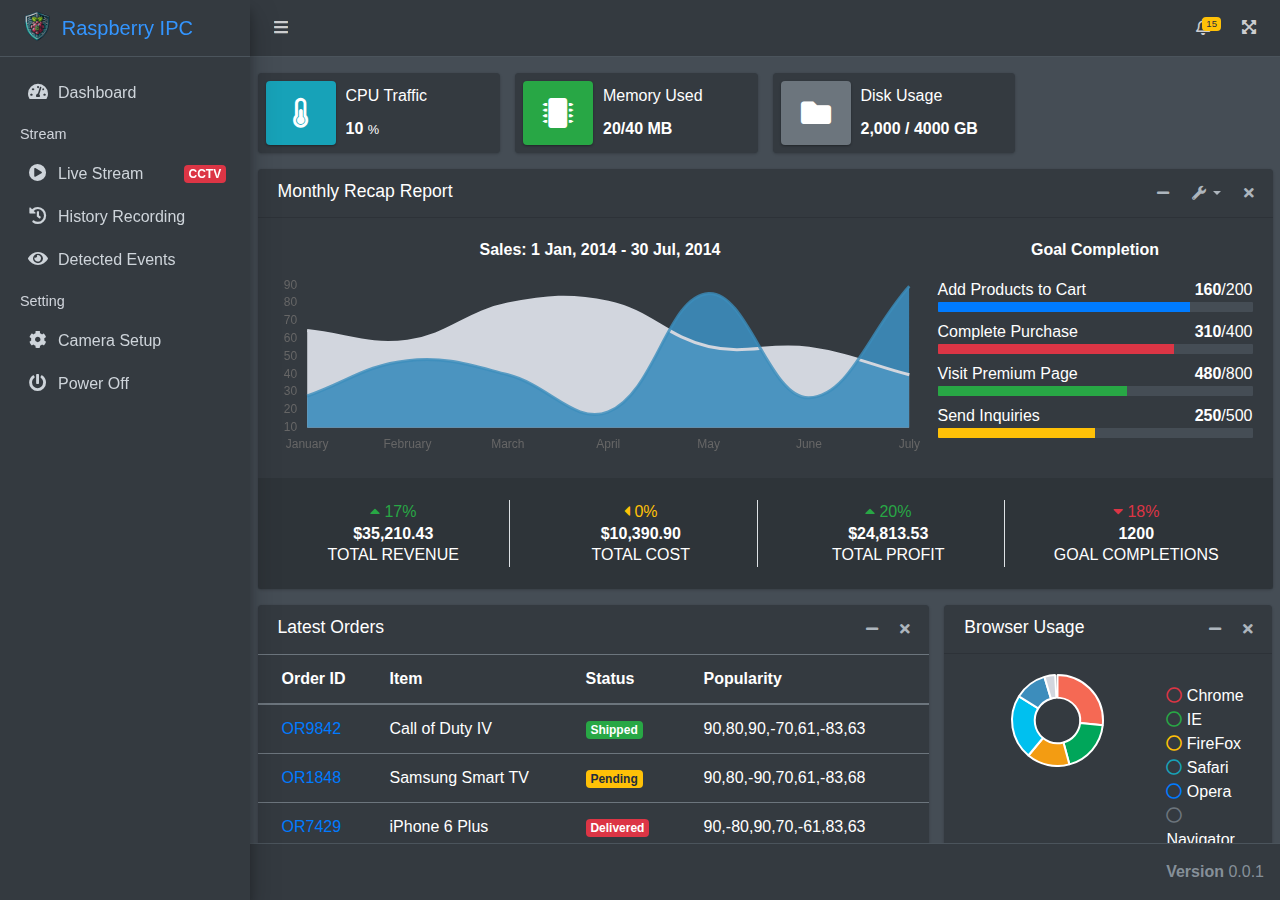
==== commit f9ea68e1: "update css" ====
--- a/web/index.html
+++ b/web/index.html
@@ -136,7 +136,7 @@
     </aside>
 
     <div class="content-wrapper" style="display: grid;">
-      <iframe class="container-fluid pl-0" src="dashboard.html" name="contentFrame" height="100%"
+      <iframe class="container-fluid p-0" src="dashboard.html" name="contentFrame" height="100%"
         style="border: 0;"></iframe>
     </div>
 
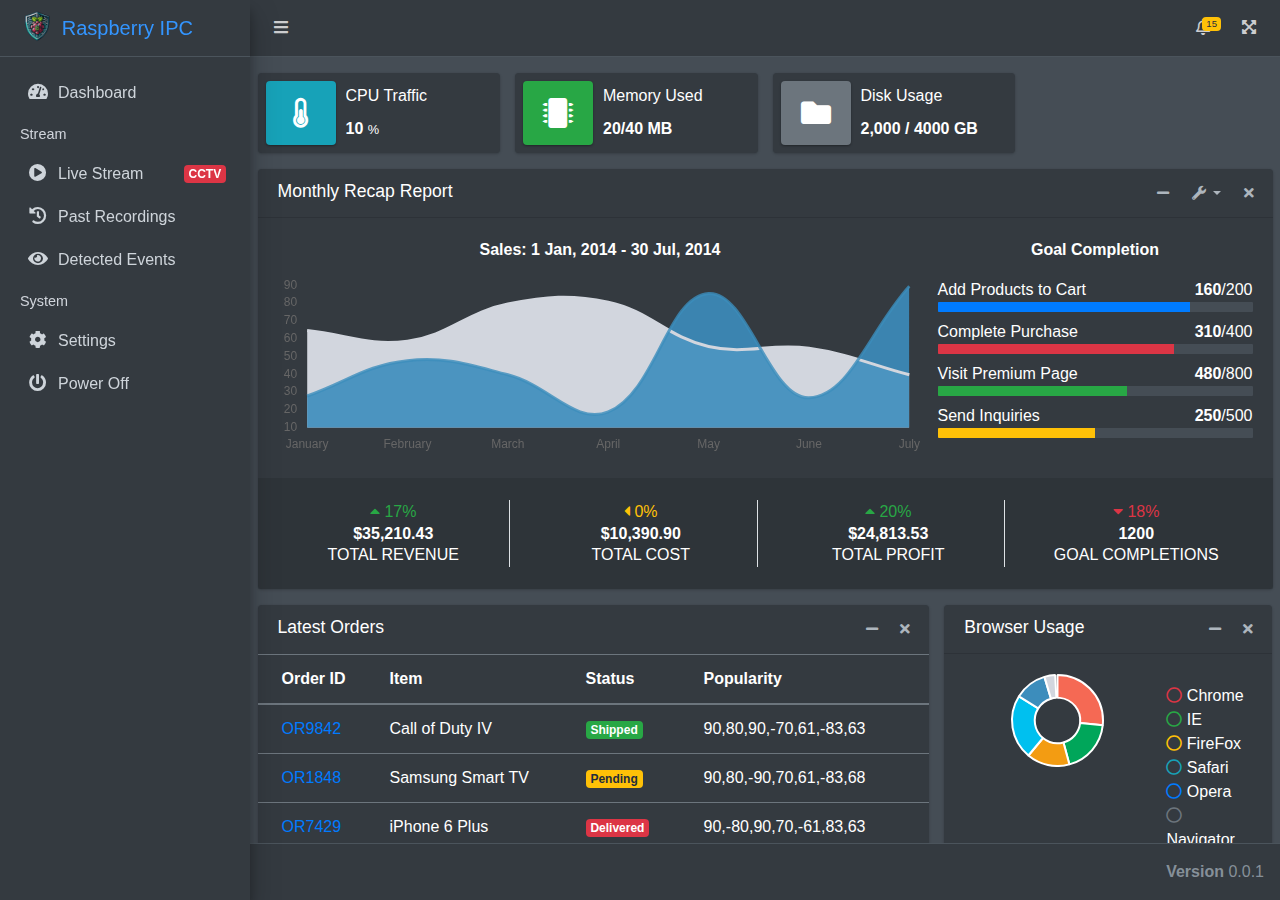
==== commit 6ed3e177: "change menu label" ====
--- a/web/index.html
+++ b/web/index.html
@@ -100,7 +100,7 @@
               <a href="#" class="nav-link">
                 <i class="nav-icon fas fa-history"></i>
                 <p>
-                  History Recording
+                  Past Recordings
                 </p>
               </a>
             </li>
@@ -112,12 +112,12 @@
                 </p>
               </a>
             </li>
-            <li class="nav-header">Setting</li>
+            <li class="nav-header">System</li>
             <li class="nav-item">
               <a href="#" class="nav-link">
                 <i class="nav-icon fas fa-cog"></i>
                 <p>
-                  Camera Setup
+                  Settings
                 </p>
               </a>
             </li>
